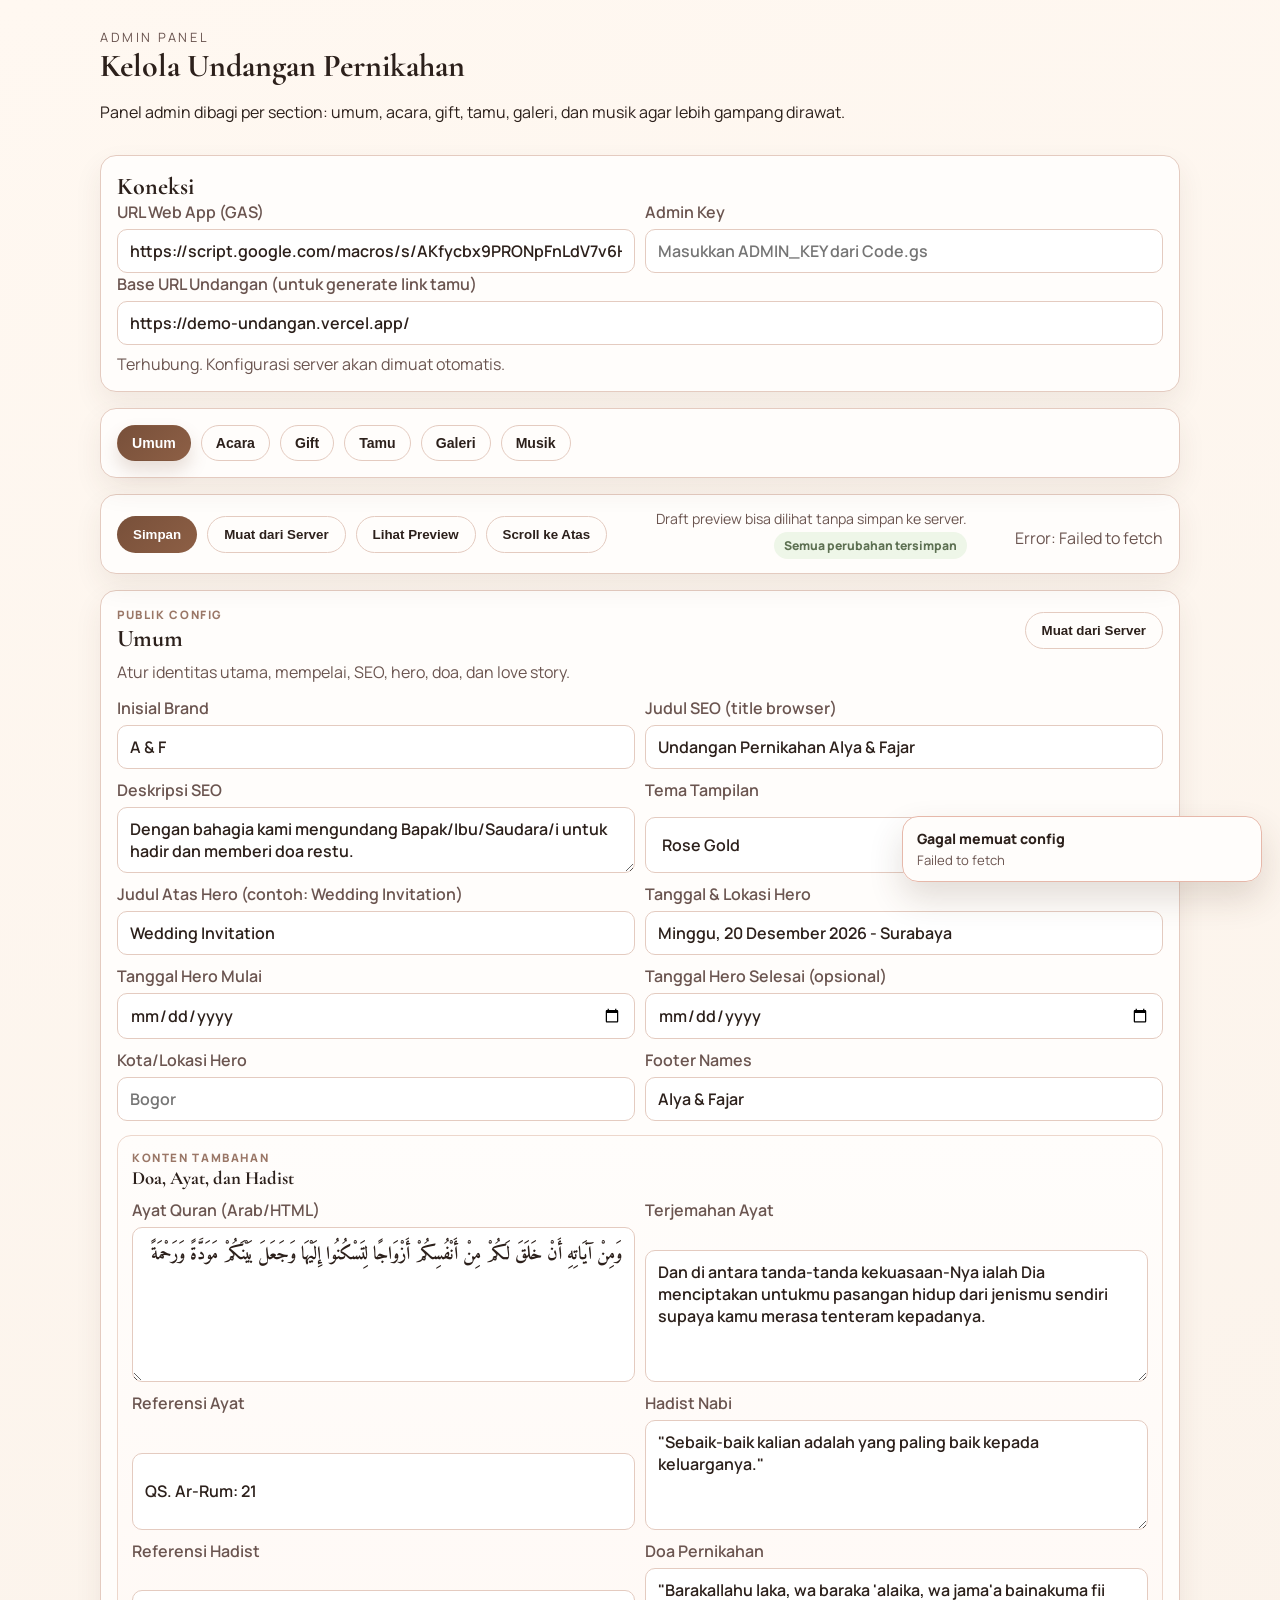
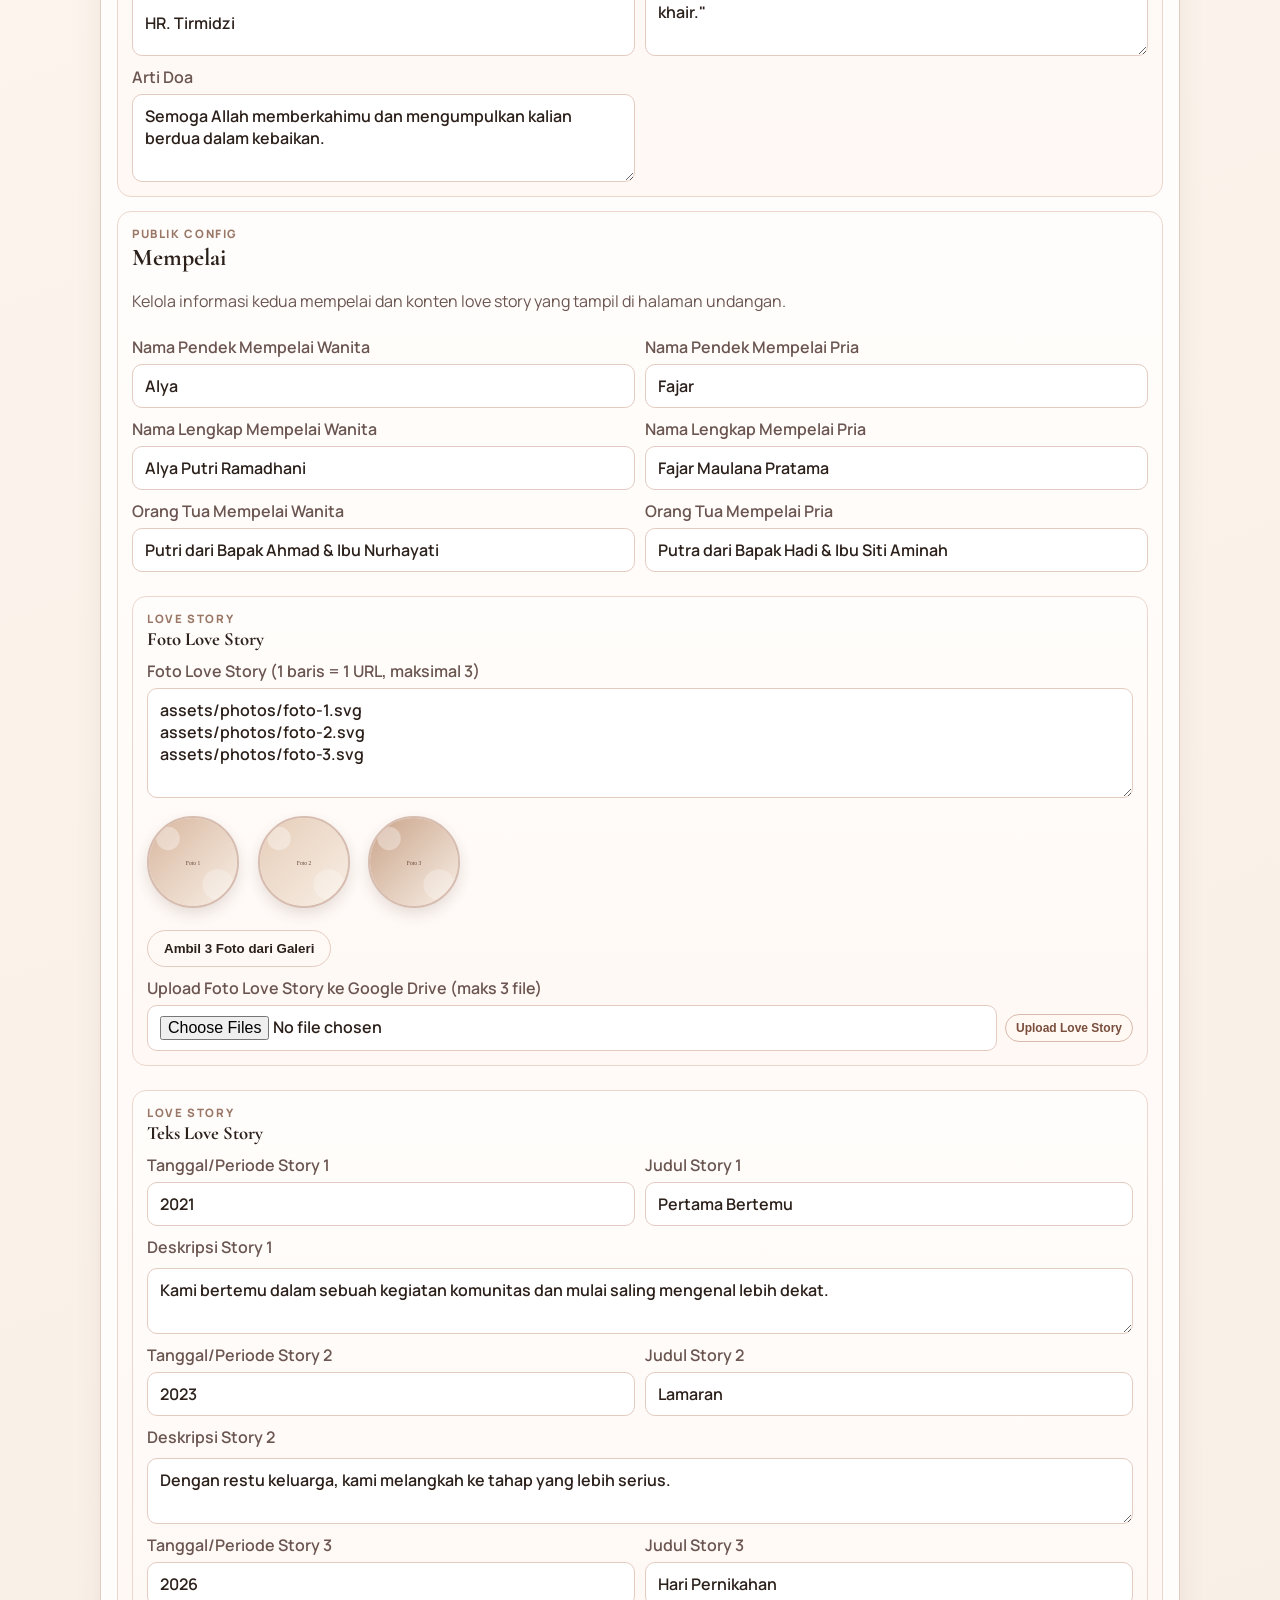
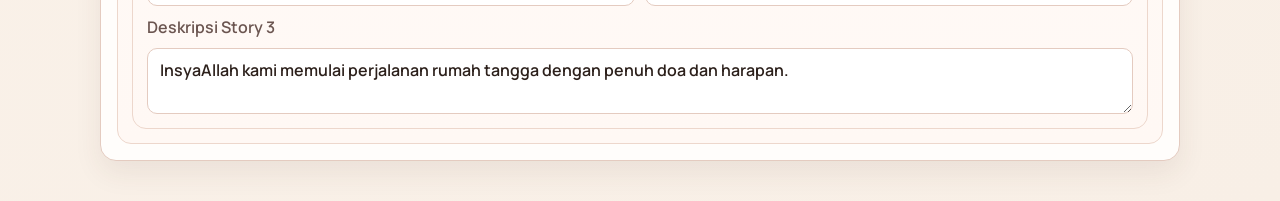
==== frontend/admin.html @ ff2b2b89 "first demo website commit" ====
<!doctype html>
<html lang="id">
<head>
  <meta charset="UTF-8" />
  <meta name="viewport" content="width=device-width, initial-scale=1.0" />
  <title>Admin Undangan</title>
  <link rel="preconnect" href="https://fonts.googleapis.com">
  <link rel="preconnect" href="https://fonts.gstatic.com" crossorigin>
  <link href="https://fonts.googleapis.com/css2?family=Amiri:wght@400;700&family=Cormorant+Garamond:wght@600;700&family=Manrope:wght@400;500;600;700&display=swap" rel="stylesheet">
  <link rel="stylesheet" href="admin.css" />
</head>
<body>
  <main class="container">
    <header>
      <p class="eyebrow">Admin Panel</p>
      <h1>Kelola Undangan Pernikahan</h1>
      <p>Panel admin dibagi per section: umum, acara, gift, tamu, galeri, dan musik agar lebih gampang dirawat.</p>
    </header>

    <section class="card">
      <h2>Koneksi</h2>
      <div class="grid two">
        <label>
          URL Web App (GAS)
          <input id="apiUrl" type="text" readonly />
        </label>
        <label>
          Admin Key
          <input id="adminKey" type="password" placeholder="Masukkan ADMIN_KEY dari Code.gs" />
        </label>
      </div>
      <label>
        Base URL Undangan (untuk generate link tamu)
        <input id="invitationBaseUrl" type="text" placeholder="https://username.github.io/nama-repo/" />
      </label>
      <p class="status" id="statusConn"></p>
    </section>

    <nav class="card admin-nav" aria-label="Navigasi admin">
      <button type="button" class="admin-tab is-active" data-target="identitasCard">Umum</button>
      <button type="button" class="admin-tab" data-target="acaraCard">Acara</button>
      <button type="button" class="admin-tab" data-target="giftCard">Gift</button>
      <button type="button" class="admin-tab" data-target="tamuRsvpCard">Tamu</button>
      <button type="button" class="admin-tab" data-target="galeriCard">Galeri</button>
      <button type="button" class="admin-tab" data-target="musikCard">Musik</button>
    </nav>

    <section class="card admin-action-bar" aria-label="Aksi cepat admin">
      <div class="admin-action-group">
        <button id="btnActionSave" class="btn" type="button">Simpan</button>
        <button id="btnActionLoad" class="btn btn-ghost" type="button">Muat dari Server</button>
        <button id="btnPreviewToggle" class="btn btn-ghost" type="button">Lihat Preview</button>
        <button id="btnScrollTop" class="btn btn-ghost" type="button">Scroll ke Atas</button>
      </div>
      <div class="admin-action-meta">
        <p class="admin-action-note">Draft preview bisa dilihat tanpa simpan ke server.</p>
        <p class="admin-dirty-state is-clean" id="dirtyState">Semua perubahan tersimpan</p>
      </div>
      <p class="status" id="statusConfig"></p>
    </section>

    <section id="draftRestoreBanner" class="card draft-restore-banner" hidden>
      <div>
        <p class="section-label">Draft Lokal</p>
        <p class="draft-restore-text" id="draftRestoreText">Ada draft lokal yang belum disimpan.</p>
      </div>
      <div class="admin-action-group">
        <button id="btnRestoreDraft" class="btn" type="button">Pulihkan Draft</button>
        <button id="btnDiscardDraft" class="btn btn-ghost" type="button">Buang Draft</button>
      </div>
    </section>

    <section id="previewPanel" class="card admin-preview-panel" hidden>
      <div class="row-between">
        <div>
          <p class="section-label">Preview Mode</p>
          <h2>Preview Undangan</h2>
        </div>
        <button id="btnPreviewRefresh" class="btn btn-ghost" type="button">Refresh Preview</button>
      </div>
      <p class="section-copy">Preview membaca draft terbaru dari admin ini, jadi perubahan bisa dicek sebelum disimpan ke server.</p>
      <iframe id="previewFrame" class="admin-preview-frame" title="Preview undangan admin"></iframe>
    </section>

    <section class="card admin-panel-section is-active" id="identitasCard" data-section="identitasCard">
      <div class="row-between">
        <div>
          <p class="section-label">Publik Config</p>
          <h2>Umum</h2>
        </div>
        <button id="btnLoadConfig" class="btn btn-ghost" type="button">Muat dari Server</button>
      </div>
      <p class="section-copy">Atur identitas utama, mempelai, SEO, hero, doa, dan love story.</p>
      <div class="grid two">
        <label>Inisial Brand<input id="brandInitials" type="text" /></label>
        <label>Judul SEO (title browser)<input id="seoTitle" type="text" placeholder="Undangan Pernikahan Dina & Alfian" /></label>
        <label>Deskripsi SEO
          <textarea id="seoDescription" rows="2" placeholder="Undangan pernikahan digital dengan RSVP online."></textarea>
        </label>
        <label>
          Tema Tampilan
          <select id="themeName">
            <option value="botanical">Botanical Green</option>
            <option value="rose">Rose Gold</option>
            <option value="royal">Royal Navy</option>
            <option value="minimal">Minimal Light</option>
          </select>
        </label>
        <label>Judul Atas Hero (contoh: Wedding Invitation)<input id="heroOverline" type="text" /></label>
        <label>Tanggal & Lokasi Hero<input id="heroDatePlace" type="text" /></label>
        <label>Tanggal Hero Mulai<input id="heroDateStart" type="date" /></label>
        <label>Tanggal Hero Selesai (opsional)<input id="heroDateEnd" type="date" /></label>
        <label>Kota/Lokasi Hero<input id="heroDateCity" type="text" placeholder="Bogor" /></label>
        <label>Footer Names<input id="footerNames" type="text" /></label>
      </div>

      <div class="admin-subcard">
        <div class="section-head">
          <div>
            <p class="section-label">Konten Tambahan</p>
            <h3>Doa, Ayat, dan Hadist</h3>
          </div>
        </div>
        <div class="grid two">
          <label>Ayat Quran (Arab/HTML)
            <textarea id="quranVerseArabic" rows="4" placeholder="Teks Arab ayat"></textarea>
          </label>
          <label>Terjemahan Ayat
            <textarea id="quranVerseTranslation" rows="4" placeholder="Terjemahan ayat"></textarea>
          </label>
          <label>Referensi Ayat<input id="quranVerseReference" type="text" placeholder="QS. Ar-Rum: 21" /></label>
          <label>Hadist Nabi
            <textarea id="hadithText" rows="4" placeholder="Teks hadist tentang pernikahan"></textarea>
          </label>
          <label>Referensi Hadist<input id="hadithReference" type="text" placeholder="HR. Tirmidzi" /></label>
          <label>Doa Pernikahan
            <textarea id="marriageDoaText" rows="3" placeholder="Doa pernikahan"></textarea>
          </label>
          <label>Arti Doa
            <textarea id="marriageDoaReference" rows="3" placeholder="Arti atau penjelasan doa"></textarea>
          </label>
        </div>
      </div>
      <div class="admin-subcard">
        <div class="section-head">
          <div>
            <p class="section-label">Publik Config</p>
            <h2>Mempelai</h2>
          </div>
        </div>
        <p class="section-copy">Kelola informasi kedua mempelai dan konten love story yang tampil di halaman undangan.</p>
        <div class="grid two">
          <label>Nama Pendek Mempelai Wanita<input id="brideShortName" type="text" /></label>
          <label>Nama Pendek Mempelai Pria<input id="groomShortName" type="text" /></label>
          <label>Nama Lengkap Mempelai Wanita<input id="brideFullName" type="text" /></label>
          <label>Nama Lengkap Mempelai Pria<input id="groomFullName" type="text" /></label>
          <label>Orang Tua Mempelai Wanita<input id="brideParents" type="text" /></label>
          <label>Orang Tua Mempelai Pria<input id="groomParents" type="text" /></label>
        </div>

      <div class="admin-subcard">
        <div class="section-head">
          <div>
            <p class="section-label">Love Story</p>
            <h3>Foto Love Story</h3>
          </div>
        </div>
        <label>
          Foto Love Story (1 baris = 1 URL, maksimal 3)
          <textarea id="loveStoryPhotos" rows="4" placeholder="https://.../foto-love-story-1.jpg"></textarea>
        </label>
        <div id="loveStoryPreview" class="story-preview"></div>
        <div class="actions">
          <button id="btnLoveStoryFromGallery" class="btn btn-ghost" type="button">Ambil 3 Foto dari Galeri</button>
        </div>
        <div class="grid">
          <label>
            Upload Foto Love Story ke Google Drive (maks 3 file)
            <div class="field-row">
              <input id="loveStoryPhotoFiles" type="file" accept="image/*" multiple />
              <button id="btnUploadLoveStoryPhotos" class="btn-mini" type="button">Upload Love Story</button>
            </div>
          </label>
        </div>
      </div>

      <div class="admin-subcard">
        <div class="section-head">
          <div>
            <p class="section-label">Love Story</p>
            <h3>Teks Love Story</h3>
          </div>
        </div>
        <div class="grid two">
          <label>Tanggal/Periode Story 1<input id="storyDate1" type="text" placeholder="2021" /></label>
          <label>Judul Story 1<input id="storyTitle1" type="text" placeholder="Pertama Bertemu" /></label>
          <label class="grid span-full">
            Deskripsi Story 1
            <textarea id="storyDesc1" rows="2" placeholder="Ceritakan momen awal..."></textarea>
          </label>
          <label>Tanggal/Periode Story 2<input id="storyDate2" type="text" placeholder="2023" /></label>
          <label>Judul Story 2<input id="storyTitle2" type="text" placeholder="Lamaran" /></label>
          <label class="grid span-full">
            Deskripsi Story 2
            <textarea id="storyDesc2" rows="2" placeholder="Ceritakan momen kedua..."></textarea>
          </label>
          <label>Tanggal/Periode Story 3<input id="storyDate3" type="text" placeholder="2026" /></label>
          <label>Judul Story 3<input id="storyTitle3" type="text" placeholder="Hari Pernikahan" /></label>
          <label class="grid span-full">
            Deskripsi Story 3
            <textarea id="storyDesc3" rows="2" placeholder="Ceritakan momen ketiga..."></textarea>
          </label>
        </div>
      </div>
      </div>
    </section>

    <section class="card admin-panel-section" id="acaraCard" data-section="acaraCard" hidden>
      <div class="section-head">
        <div>
          <p class="section-label">Publik Config</p>
          <h2>Acara</h2>
        </div>
      </div>
      <p class="section-copy">Atur waktu utama, countdown, detail akad, dan resepsi.</p>
      <div class="grid two">
        <label>Tanggal & Jam Acara<input id="weddingDateTimeLocal" type="datetime-local" /></label>
        <label>Zona Waktu
          <select id="weddingTimeOffset">
            <option value="+07:00">WIB (+07:00)</option>
            <option value="+08:00">WITA (+08:00)</option>
            <option value="+09:00">WIT (+09:00)</option>
          </select>
        </label>
        <label>Format ISO (otomatis)
          <input id="weddingDateISO" type="text" readonly />
        </label>
        <label>Target Countdown (Hari Pertama Acara)
          <input id="eventStartDateTimeLocal" type="datetime-local" />
        </label>
        <label>Zona Waktu Countdown
          <select id="eventStartOffset">
            <option value="+07:00">WIB (+07:00)</option>
            <option value="+08:00">WITA (+08:00)</option>
            <option value="+09:00">WIT (+09:00)</option>
          </select>
        </label>
        <label>Event Start ISO (otomatis)
          <input id="eventStartISO" type="text" readonly />
        </label>
      </div>

      <div class="admin-subcard">
        <h3>Akad</h3>
        <div class="grid two">
          <label>Tanggal Akad<input id="akadDate" type="text" /></label>
          <label>Waktu Akad<input id="akadTime" type="text" /></label>
          <label>Tempat Akad<input id="akadVenue" type="text" /></label>
          <label>Link Maps Akad<input id="akadMapUrl" type="text" /></label>
        </div>
      </div>

      <div class="admin-subcard">
        <h3>Resepsi</h3>
        <div class="grid two">
          <label>Tanggal Resepsi<input id="resepsiDate" type="text" /></label>
          <label>Waktu Resepsi<input id="resepsiTime" type="text" /></label>
          <label>Tempat Resepsi<input id="resepsiVenue" type="text" /></label>
          <label>Link Maps Resepsi<input id="resepsiMapUrl" type="text" /></label>
        </div>
      </div>
    </section>

    <section class="card admin-panel-section" id="galeriCard" data-section="galeriCard" hidden>
      <div class="section-head">
        <div>
          <p class="section-label">Publik Config</p>
          <h2>Galeri</h2>
        </div>
      </div>
      <p class="section-copy">Kelola hero photo, galeri utama, fokus foto, dan penghapusan aset gambar.</p>
      <label>
        Foto Galeri (1 baris = 1 URL/path)
        <textarea id="galleryPhotos" rows="7" placeholder="assets/photos/foto-1.jpg"></textarea>
      </label>
      <div class="actions">
        <button id="btnGenerateHeroDate" class="btn btn-ghost" type="button">Generate Tanggal Hero</button>
      </div>
      <div class="admin-subcard">
        <div class="section-head">
          <div>
            <p class="section-label">Hero</p>
            <h3>Foto Hero</h3>
          </div>
        </div>
        <div class="grid two">
          <label>
            Foto Background Hero (URL/path)
            <div class="field-row">
              <input id="heroBackgroundPhoto" type="text" placeholder="https://.../foto-hero.jpg" />
              <button id="btnHeroFromGallery" class="btn-mini" type="button">Ambil dari Galeri</button>
            </div>
          </label>
          <label>
            Upload Foto Hero ke Google Drive
            <div class="field-row">
              <input id="heroPhotoFile" type="file" accept="image/*" />
              <button id="btnUploadHeroPhoto" class="btn-mini" type="button">Upload Hero</button>
            </div>
          </label>
        </div>
      </div>
      <div class="admin-subcard">
        <h3>Pengaturan Galeri</h3>
        <div class="grid two">
          <label>
            Mode Galeri
            <select id="galleryMode">
              <option value="grid">Grid</option>
              <option value="carousel">Carousel Otomatis</option>
            </select>
          </label>
          <label>
            Maksimal Foto Ditampilkan (0 = semua)
            <input id="galleryMaxItems" type="number" min="0" step="1" placeholder="0" />
          </label>
          <label>
            Interval Carousel (detik)
            <input id="galleryAutoplaySec" type="number" min="1" step="0.5" placeholder="3.5" />
          </label>
          <label>
            Gaya Galeri
            <select id="galleryStyle">
              <option value="elegant">Elegant</option>
              <option value="soft">Soft</option>
              <option value="polaroid">Polaroid</option>
              <option value="clean">Clean</option>
            </select>
          </label>
        </div>
      </div>
      <div class="admin-subcard">
        <div class="row-between">
          <h3>Preview Galeri</h3>
          <label class="inline-check">
            <input id="deleteFromDrive" type="checkbox" />
            Hapus juga di Google Drive
          </label>
        </div>
        <div class="actions">
          <button id="btnApplyGallerySelection" class="btn btn-ghost" type="button">Gunakan Hanya Foto Terpilih</button>
        </div>
        <div id="galleryPreview" class="gallery-preview"></div>
      </div>
      <div class="admin-subcard">
        <div class="grid">
          <label>
            Upload Foto ke Google Drive
            <input id="photoFiles" type="file" accept="image/*" multiple />
          </label>
        </div>
        <label>
          Hapus Foto (tempel URL, 1 baris 1 URL)
          <textarea id="deletePhotoUrls" rows="4" placeholder="https://drive.google.com/uc?export=view&id=..."></textarea>
        </label>
        <div class="actions">
          <button id="btnUploadPhotos" class="btn btn-ghost" type="button">Upload Foto</button>
          <button id="btnDeletePhotos" class="btn btn-ghost" type="button">Hapus Foto (Drive + Galeri)</button>
        </div>
      </div>
      <p class="status" id="statusGallery"></p>
      <p class="hint-text">Tip: upload foto lewat tombol <b>Upload Foto</b>. Jika Hero/Love Story kosong, sistem akan isi otomatis dari hasil upload terbaru.</p>
    </section>

    <section class="card admin-panel-section" id="musikCard" data-section="musikCard" hidden>
      <div class="section-head">
        <div>
          <p class="section-label">Publik Config</p>
          <h2>Musik</h2>
        </div>
      </div>
      <p class="section-copy">Atur playlist, titik mulai lagu, loop reff, dan upload audio.</p>
      <div class="grid two">
        <label>
          URL Musik Aktif (otomatis dari playlist / manual)
          <input id="backgroundMusicUrl" type="text" placeholder="https://.../music.mp3" />
        </label>
        <label>
          Upload Musik ke Google Drive
          <input id="musicFile" type="file" accept="audio/*" />
        </label>
        <label>
          Mode Playlist
          <select id="musicPlaybackMode">
            <option value="ordered">Urutan</option>
            <option value="shuffle">Acak</option>
          </select>
        </label>
        <label>
          Mulai Musik Dari Detik
          <input id="musicStartSec" type="number" min="0" step="0.1" placeholder="contoh: 45" />
        </label>
        <label>
          Loop Reff (Detik Mulai - Detik Selesai)
          <div class="grid two">
            <input id="musicLoopStartSec" type="number" min="0" step="0.1" placeholder="mulai: 60" />
            <input id="musicLoopEndSec" type="number" min="0" step="0.1" placeholder="selesai: 85" />
          </div>
        </label>
      </div>
      <div class="row-between">
        <h3>Playlist Musik</h3>
        <button id="btnLoadMusicLibrary" class="btn btn-ghost" type="button">Muat Musik Drive</button>
      </div>
      <p class="hint-text">Centang lagu yang ingin diputar. Urutan kartu dipakai untuk mode urutan, atau dipilih acak jika mode playlist diset ke acak.</p>
      <div id="musicLibraryEditor" class="music-library-list"></div>
      <div class="actions">
        <button id="btnUploadMusic" class="btn btn-ghost" type="button">Upload Musik</button>
      </div>
      <p class="status" id="statusMusic"></p>
    </section>

    <section class="card admin-panel-section" id="giftCard" data-section="giftCard" hidden>
      <div class="section-head">
        <div>
          <p class="section-label">Publik Config</p>
          <h2>Gift</h2>
        </div>
      </div>
      <p class="section-copy">Kelola section wedding gift, rekening bank, dan e-wallet yang tampil di undangan.</p>
      <div class="grid two">
        <label class="inline-check">
          <input id="giftEnabled" type="checkbox" />
          Aktifkan Section Gift
        </label>
        <label>Judul Section Gift<input id="giftSectionTitle" type="text" placeholder="Wedding Gift" /></label>
        <label>Subjudul Section Gift
          <textarea id="giftSectionSubtitle" rows="2" placeholder="Doa restu Anda adalah hadiah terindah."></textarea>
        </label>
      </div>
      <div class="actions">
        <button id="btnAddGiftBank" class="btn btn-ghost" type="button">Tambah Bank</button>
        <button id="btnAddGiftEwallet" class="btn btn-ghost" type="button">Tambah E-Wallet</button>
        <button id="btnSaveConfig" class="btn" type="button">Simpan Konfigurasi</button>
      </div>
      <div id="giftAccountsEditor" class="gift-editor-list"></div>
      <p class="status" id="statusGift"></p>
    </section>

    <section class="card admin-panel-section" id="tamuRsvpCard" data-section="tamuRsvpCard" hidden>
      <div class="section-head">
        <div>
          <p class="section-label">Admin Data</p>
          <h2>Tamu</h2>
        </div>
      </div>
      <p class="section-copy">Kelola import tamu, link undangan, filter status, serta data RSVP dan ucapan masuk.</p>
      <div class="admin-subcard">
        <div class="section-head">
          <div>
            <p class="section-label">Daftar Tamu</p>
            <h3>Import dan Kelola Tamu</h3>
          </div>
        </div>
        <label>
          Daftar Tamu (format: Nama|Group|Telepon|Tipe, 1 baris 1 tamu)
          <textarea id="guestInput" rows="8" placeholder="Bapak Andi|Keluarga|62812xxxx|personal\nTeman-teman SD 01 Ciangsana|Sekolah||group"></textarea>
        </label>
        <label>
          Cari Tamu
          <input id="guestSearch" type="text" placeholder="Ketik nama tamu..." />
        </label>
        <div class="grid three">
          <label>
            Filter Group
            <select id="guestGroupFilter">
              <option value="all">Semua Group</option>
            </select>
          </label>
          <label>
            Filter Status
            <select id="guestStatusFilter">
              <option value="all">Semua Status</option>
              <option value="active">Active</option>
              <option value="vip">VIP</option>
              <option value="disabled">Disabled</option>
            </select>
          </label>
          <label>
            Data per Halaman
            <select id="guestPageSize">
              <option value="10">10</option>
              <option value="20" selected>20</option>
              <option value="50">50</option>
            </select>
          </label>
        </div>
        <div class="actions">
          <button id="btnImportGuests" class="btn" type="button">Import Nama Tamu</button>
          <button id="btnLoadGuests" class="btn btn-ghost" type="button">Muat Semua Tamu</button>
          <button id="btnExportGuestsCsv" class="btn btn-ghost" type="button">Export CSV</button>
        </div>
        <p class="status" id="statusGuests"></p>
        <div class="guest-table-wrap">
          <table class="guest-table">
            <thead>
              <tr>
                <th>Kode</th>
                <th>Nama</th>
                <th>Group</th>
                <th>Tipe</th>
                <th>Status</th>
                <th>Telepon</th>
                <th>Link</th>
                <th>Aksi</th>
              </tr>
            </thead>
            <tbody id="guestTableBody"></tbody>
          </table>
        </div>
        <div class="pager-row">
          <button id="btnGuestPrev" class="btn btn-ghost" type="button">Sebelumnya</button>
          <p id="guestPageInfo">Halaman 1 / 1</p>
          <button id="btnGuestNext" class="btn btn-ghost" type="button">Berikutnya</button>
        </div>
        <label>
          Hasil Link Undangan Tamu
          <textarea id="guestLinks" rows="8" readonly></textarea>
        </label>
      </div>

      <div class="admin-subcard">
        <div class="section-head">
          <div>
            <p class="section-label">RSVP</p>
            <h3>RSVP & Ucapan Masuk</h3>
          </div>
        </div>
        <div class="actions">
          <button id="btnLoadRsvps" class="btn" type="button">Muat RSVP</button>
        </div>
        <p class="status" id="statusRsvps"></p>
        <div class="grid two">
          <label>
            Cari RSVP / Ucapan
            <input id="rsvpSearch" type="text" placeholder="Ketik nama atau isi ucapan..." />
          </label>
          <label>
            Filter Kehadiran
            <select id="rsvpKehadiranFilter">
              <option value="all">Semua</option>
              <option value="Hadir">Hadir</option>
              <option value="Tidak Hadir">Tidak Hadir</option>
            </select>
          </label>
        </div>
        <div class="grid two">
          <label>
            Data per Halaman
            <select id="rsvpPageSize">
              <option value="10">10</option>
              <option value="20" selected>20</option>
              <option value="50">50</option>
            </select>
          </label>
        </div>
        <div class="guest-table-wrap">
          <table class="guest-table">
            <thead>
              <tr>
                <th>Waktu</th>
                <th>Kode</th>
                <th>Mode</th>
                <th>Nama</th>
                <th>Jumlah</th>
                <th>Kehadiran</th>
                <th>Ucapan</th>
                <th>Aksi</th>
              </tr>
            </thead>
            <tbody id="rsvpTableBody"></tbody>
          </table>
        </div>
        <div class="pager-row">
          <button id="btnRsvpPrev" class="btn btn-ghost" type="button">Sebelumnya</button>
          <p id="rsvpPageInfo">Halaman 1 / 1</p>
          <button id="btnRsvpNext" class="btn btn-ghost" type="button">Berikutnya</button>
        </div>
      </div>
    </section>
  </main>

  <div id="toastRoot" class="toast-root" aria-live="polite" aria-atomic="true"></div>

  <script src="config.js"></script>
  <script src="js/admin/api.js"></script>
  <script src="js/admin/ui.js"></script>
  <script src="js/admin/navigation.js"></script>
  <script src="js/admin/guest.js"></script>
  <script src="js/admin/rsvp.js"></script>
  <script src="admin.js"></script>
</body>
</html>
---- frontend/admin.css ----
/* ==========================================================================
   Admin Design Tokens
   ========================================================================== */
:root {
  --bg: #f8efe6;
  --card: #fffdfb;
  --ink: #2c201b;
  --muted: #6b5550;
  --line: #e4cbc0;
  --accent: #8d5f45;
  --accent-strong: #78503a;
  --accent-soft: #fff8f3;
  --surface-soft: #fff8f4;
  --shadow-card: 0 12px 28px rgba(76, 48, 34, 0.08);
}

/* ==========================================================================
   Base
   ========================================================================== */
* {
  box-sizing: border-box;
}

html {
  scroll-behavior: smooth;
}

body {
  margin: 0;
  font-family: "Manrope", sans-serif;
  color: var(--ink);
  background: linear-gradient(160deg, #fff8f1, var(--bg));
}

header h1,
h2,
h3 {
  margin: 0;
  font-family: "Cormorant Garamond", serif;
}

/* ==========================================================================
   Layout
   ========================================================================== */
.container {
  width: min(1080px, 94vw);
  margin: 28px auto 40px;
  display: grid;
  gap: 16px;
}

.grid {
  display: grid;
  gap: 10px;
}

.grid.two {
  grid-template-columns: repeat(2, minmax(0, 1fr));
}

.grid.three {
  grid-template-columns: repeat(3, minmax(0, 1fr));
}

.span-full {
  grid-column: 1 / -1;
}

.row-between {
  display: flex;
  align-items: center;
  justify-content: space-between;
  gap: 12px;
}

.field-row {
  display: grid;
  grid-template-columns: 1fr auto;
  gap: 8px;
  align-items: center;
}

/* ==========================================================================
   Cards & Sections
   ========================================================================== */
.card {
  border: 1px solid var(--line);
  border-radius: 16px;
  background: var(--card);
  padding: 16px;
  box-shadow: var(--shadow-card);
}

.admin-subcard {
  margin-top: 14px;
  padding: 14px;
  border-radius: 14px;
  border: 1px solid #edd7cc;
  background: linear-gradient(180deg, var(--card), var(--surface-soft));
  display: grid;
  gap: 10px;
}

.admin-panel-section[hidden],
.admin-preview-panel[hidden] {
  display: none;
}

.admin-panel-section.is-active {
  animation: section-fade-in 0.22s ease;
}

.section-head {
  display: flex;
  align-items: center;
  justify-content: space-between;
  gap: 12px;
}

.section-label,
.eyebrow {
  margin: 0;
  text-transform: uppercase;
  color: var(--muted);
}

.eyebrow {
  letter-spacing: 0.2em;
  font-size: 0.8rem;
}

.section-label {
  margin-bottom: 2px;
  letter-spacing: 0.14em;
  font-size: 0.72rem;
  color: #9a7767;
  font-weight: 800;
}

.section-copy {
  margin: 8px 0 14px;
  color: var(--muted);
  max-width: 72ch;
}

.hint-text {
  margin: 2px 0 10px;
  font-size: 0.82rem;
  color: #7b655d;
}

@keyframes section-fade-in {
  from {
    opacity: 0;
    transform: translateY(6px);
  }

  to {
    opacity: 1;
    transform: translateY(0);
  }
}

/* ==========================================================================
   Navigation & Sticky Actions
   ========================================================================== */
.admin-nav {
  display: flex;
  flex-wrap: wrap;
  gap: 10px;
  position: sticky;
  top: 12px;
  z-index: 5;
  backdrop-filter: blur(10px);
}

.admin-tab {
  color: var(--ink);
  border: 1px solid var(--line);
  background: rgba(255, 253, 251, 0.92);
  padding: 9px 14px;
  border-radius: 999px;
  font-weight: 700;
  font-size: 0.88rem;
  cursor: pointer;
}

.admin-tab.is-active {
  background: linear-gradient(135deg, var(--accent-strong), var(--accent));
  color: #fff;
  border-color: transparent;
  box-shadow: 0 10px 18px rgba(120, 80, 58, 0.18);
}

.admin-action-bar {
  position: sticky;
  top: 86px;
  z-index: 4;
  display: flex;
  align-items: center;
  justify-content: space-between;
  gap: 16px;
  padding-block: 14px;
}

.admin-action-group {
  display: flex;
  flex-wrap: wrap;
  gap: 10px;
}

.admin-action-note {
  margin: 0;
  color: var(--muted);
  font-size: 0.88rem;
}

.admin-action-meta {
  display: grid;
  gap: 4px;
  justify-items: end;
}

.admin-dirty-state {
  margin: 0;
  width: max-content;
  border-radius: 999px;
  padding: 5px 10px;
  font-size: 0.76rem;
  font-weight: 800;
}

.admin-dirty-state.is-clean {
  color: #5d7052;
  background: #eef6e8;
}

.admin-dirty-state.is-dirty {
  color: #8a5836;
  background: #fff0df;
}

.draft-restore-banner {
  display: flex;
  align-items: center;
  justify-content: space-between;
  gap: 16px;
  border-color: #e0ba89;
  background: linear-gradient(135deg, #fff8ed, #fffdfb);
}

.draft-restore-banner[hidden] {
  display: none;
}

.draft-restore-text {
  margin: 4px 0 0;
  color: var(--muted);
}

/* ==========================================================================
   Forms
   ========================================================================== */
label {
  display: grid;
  gap: 6px;
  font-weight: 600;
  color: var(--muted);
}

input,
select,
textarea,
.guest-name-input,
.guest-inline-input {
  width: 100%;
  border: 1px solid var(--line);
  border-radius: 10px;
  padding: 10px 12px;
  font: inherit;
  color: var(--ink);
  background: #fff;
}

input:focus,
select:focus,
textarea:focus,
.guest-name-input:focus,
.guest-inline-input:focus {
  outline: 2px solid #edd3c4;
  border-color: #d6a98f;
}

.guest-name-input {
  min-width: 160px;
  border-radius: 8px;
  padding: 7px 9px;
}

.guest-inline-input {
  min-width: 130px;
  border-radius: 8px;
  padding: 7px 9px;
}

.inline-check {
  display: inline-flex;
  align-items: center;
  gap: 8px;
  font-weight: 600;
}

.inline-check input {
  width: auto;
}

#quranVerseArabic {
  font-family: "Amiri", serif;
  font-size: 1.15rem;
  direction: rtl;
  text-align: right;
  line-height: 1.8;
}

/* ==========================================================================
   Buttons & Status
   ========================================================================== */
.actions {
  margin-top: 12px;
  display: flex;
  gap: 10px;
  flex-wrap: wrap;
}

.btn,
.btn-mini {
  cursor: pointer;
  font-weight: 700;
}

.btn {
  border: none;
  border-radius: 999px;
  padding: 10px 16px;
  background: linear-gradient(135deg, var(--accent-strong), var(--accent));
  color: #fff;
}

.btn-ghost {
  background: transparent;
  color: var(--ink);
  border: 1px solid var(--line);
}

.btn-mini {
  border: 1px solid #d8b9ac;
  border-radius: 999px;
  padding: 6px 10px;
  background: var(--accent-soft);
  color: #7a4e3c;
  font-size: 0.75rem;
  white-space: nowrap;
}

.status {
  min-height: 1.4rem;
  margin: 8px 0 0;
  color: var(--muted);
}

.toast-root {
  position: fixed;
  right: 18px;
  bottom: 18px;
  z-index: 20;
  display: grid;
  gap: 10px;
  width: min(360px, calc(100vw - 36px));
  pointer-events: none;
}

.admin-toast {
  border: 1px solid rgba(228, 203, 192, 0.92);
  border-radius: 16px;
  padding: 12px 14px;
  color: var(--ink);
  background: rgba(255, 253, 251, 0.96);
  box-shadow: 0 16px 34px rgba(76, 48, 34, 0.16);
  backdrop-filter: blur(10px);
  animation: toast-in 0.2s ease;
}

.admin-toast.is-success {
  border-color: #cddfbf;
}

.admin-toast.is-error {
  border-color: #e6b8aa;
}

.admin-toast.is-info {
  border-color: #dec9af;
}

.admin-toast-title {
  margin: 0;
  font-weight: 800;
  font-size: 0.88rem;
}

.admin-toast-message {
  margin: 3px 0 0;
  color: var(--muted);
  font-size: 0.82rem;
}

@keyframes toast-in {
  from {
    opacity: 0;
    transform: translateY(8px);
  }

  to {
    opacity: 1;
    transform: translateY(0);
  }
}

/* ==========================================================================
   Preview Surfaces
   ========================================================================== */
.admin-preview-frame {
  width: 100%;
  min-height: 820px;
  border: 1px solid rgba(212, 190, 177, 0.8);
  border-radius: 22px;
  background: #fff;
  box-shadow: inset 0 1px 0 rgba(255, 255, 255, 0.72);
}

.preview-empty {
  margin: 0;
  color: var(--muted);
  font-size: 0.9rem;
}

/* ==========================================================================
   Gallery & Story Preview
   ========================================================================== */
.gallery-preview,
.story-preview {
  margin-top: 8px;
  display: grid;
  gap: 10px;
  align-items: start;
}

.gallery-preview {
  grid-template-columns: repeat(auto-fill, minmax(150px, 1fr));
}

.story-preview {
  grid-template-columns: repeat(auto-fill, minmax(90px, 1fr));
}

.gallery-item {
  border: 1px solid var(--line);
  border-radius: 12px;
  background: #fff;
  overflow: hidden;
}

.gallery-item img {
  width: 100%;
  aspect-ratio: 1 / 1;
  object-fit: cover;
  background: #f2e8e0;
  display: block;
}

.gallery-item-body {
  padding: 8px;
  display: grid;
  gap: 8px;
}

.gallery-item-actions {
  display: grid;
  grid-template-columns: repeat(3, minmax(0, 1fr));
  gap: 6px;
}

.gallery-item-url {
  margin: 0;
  color: var(--muted);
  font-size: 0.72rem;
  line-height: 1.35;
  word-break: break-all;
}

.gallery-item-select {
  display: inline-flex;
  align-items: center;
  gap: 8px;
  font-size: 0.78rem;
  color: #75554a;
  font-weight: 700;
}

.gallery-item-select input {
  width: auto;
}

.story-preview-item {
  width: 92px;
  height: 92px;
  border-radius: 50%;
  overflow: hidden;
  border: 2px solid #d7bcb0;
  background: #f6ebe2;
  box-shadow: 0 6px 14px rgba(76, 48, 34, 0.14);
}

.story-preview-item img {
  width: 100%;
  height: 100%;
  object-fit: cover;
  display: block;
}

/* ==========================================================================
   Music & Gift Editors
   ========================================================================== */
.gift-editor-list,
.music-library-list {
  margin-top: 10px;
  display: grid;
  gap: 10px;
}

.gift-account-editor-item,
.music-track-item {
  border: 1px solid var(--line);
  border-radius: 12px;
  background: #fff;
  display: grid;
}

.gift-account-editor-item {
  padding: 10px;
  gap: 8px;
}

.music-track-item {
  padding: 12px;
  gap: 10px;
}

.gift-account-editor-head,
.music-track-head {
  display: flex;
  align-items: center;
  justify-content: space-between;
  gap: 10px;
}

.gift-account-editor-title,
.music-track-title {
  margin: 0;
  font-weight: 700;
  color: #6f554b;
}

.gift-account-editor-title {
  font-size: 0.9rem;
}

.music-track-title {
  font-size: 0.92rem;
}

.music-track-meta {
  margin: 0;
  font-size: 0.76rem;
  color: var(--muted);
  word-break: break-all;
}

.music-track-controls {
  display: flex;
  gap: 8px;
  flex-wrap: wrap;
}

/* ==========================================================================
   Guest & RSVP Tables
   ========================================================================== */
.guest-table-wrap {
  overflow-x: auto;
  border: 1px solid var(--line);
  border-radius: 12px;
  background: #fff;
}

.guest-table {
  width: 100%;
  border-collapse: collapse;
  min-width: 980px;
}

.guest-table th,
.guest-table td {
  padding: 10px;
  border-bottom: 1px solid #f0dfd6;
  text-align: left;
  vertical-align: top;
}

.guest-table th {
  font-size: 0.8rem;
  letter-spacing: 0.04em;
  text-transform: uppercase;
  color: var(--muted);
  background: #fdf4ee;
}

.guest-table tr:last-child td {
  border-bottom: none;
}

.guest-link-mini {
  color: #7a4e3c;
  font-size: 0.78rem;
  word-break: break-all;
}

.guest-actions {
  display: flex;
  gap: 6px;
  flex-wrap: wrap;
}

.pager-row {
  margin-top: 10px;
  display: flex;
  align-items: center;
  justify-content: flex-end;
  gap: 8px;
}

#guestPageInfo {
  margin: 0;
  color: var(--muted);
  font-weight: 600;
  min-width: 130px;
  text-align: center;
}

/* ==========================================================================
   Responsive
   ========================================================================== */
@media (max-width: 840px) {
  .admin-nav {
    top: 8px;
  }

  .admin-action-bar {
    top: 76px;
    align-items: flex-start;
    flex-direction: column;
  }

  .admin-action-meta {
    justify-items: start;
  }

  .draft-restore-banner {
    align-items: flex-start;
    flex-direction: column;
  }

  .grid.two,
  .grid.three,
  .field-row,
  .gallery-item-actions {
    grid-template-columns: 1fr;
  }

  .pager-row {
    justify-content: stretch;
  }

  .admin-preview-frame {
    min-height: 680px;
  }
}
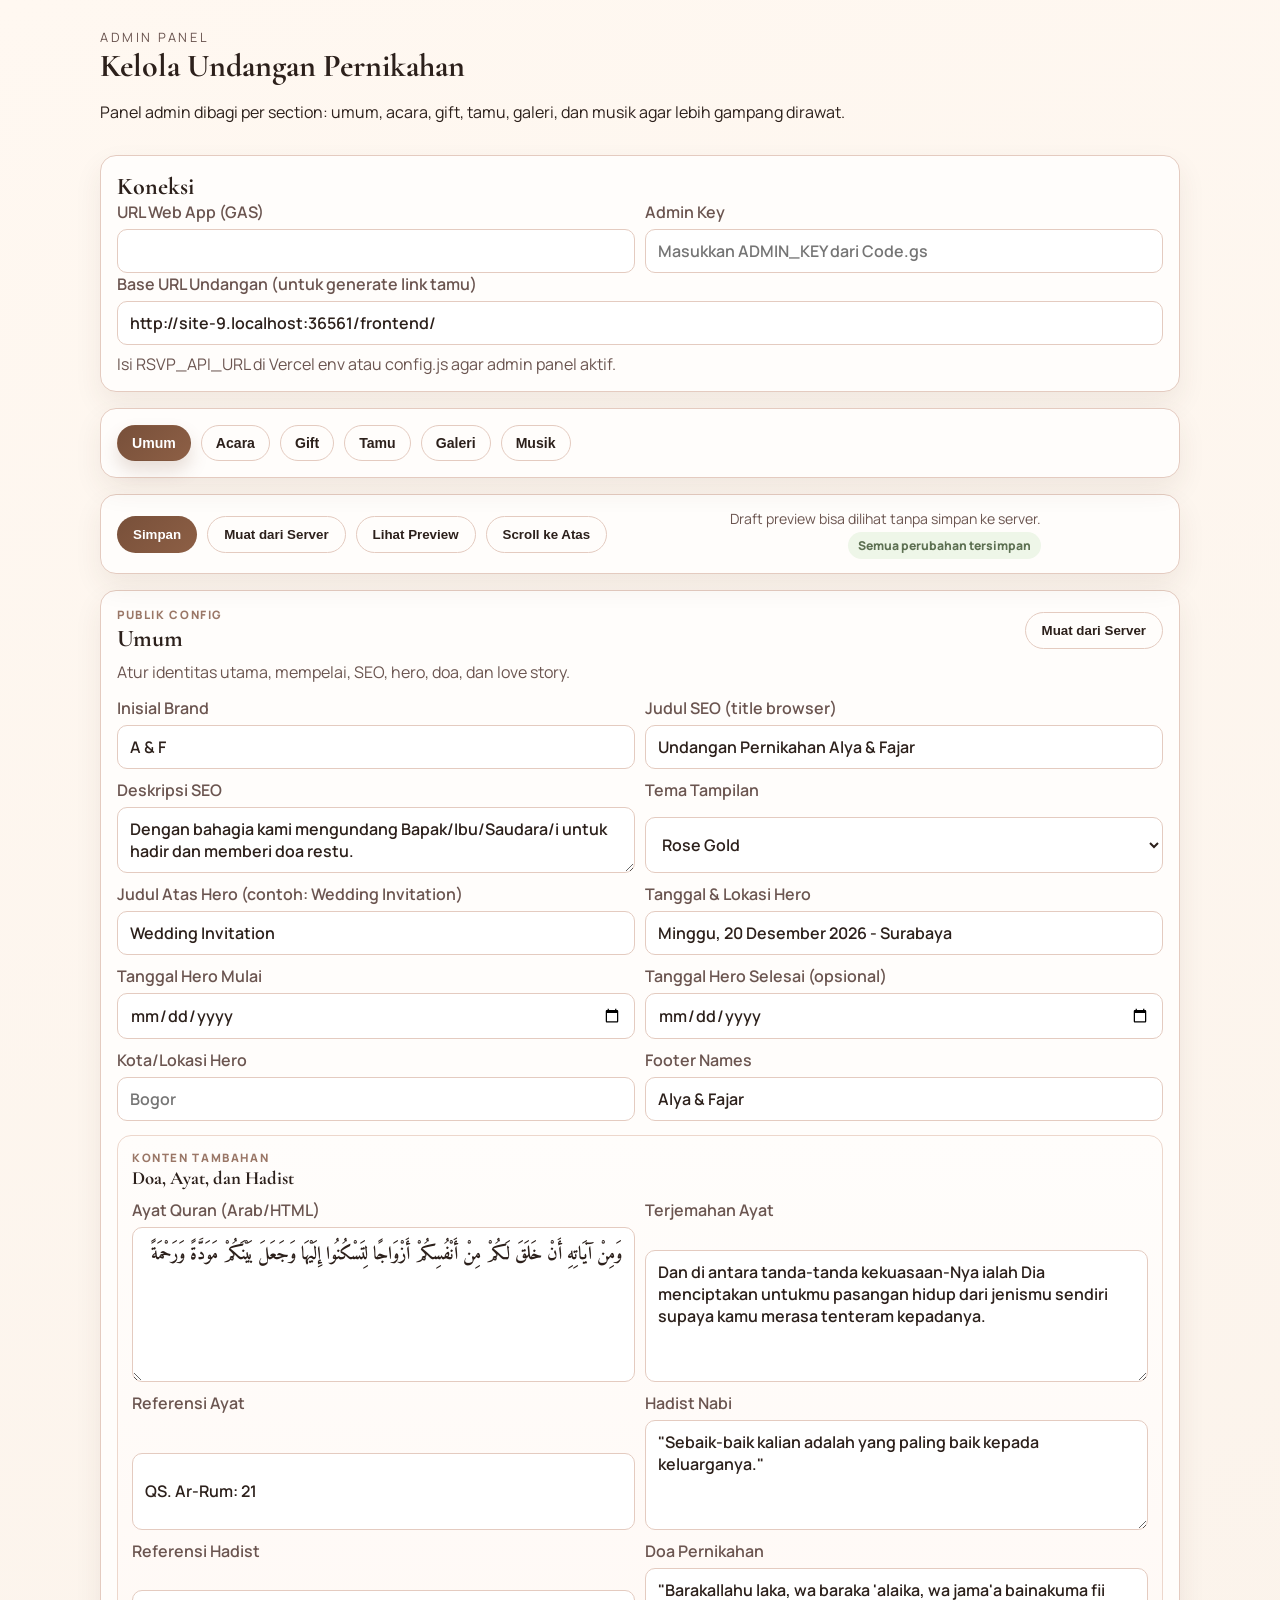
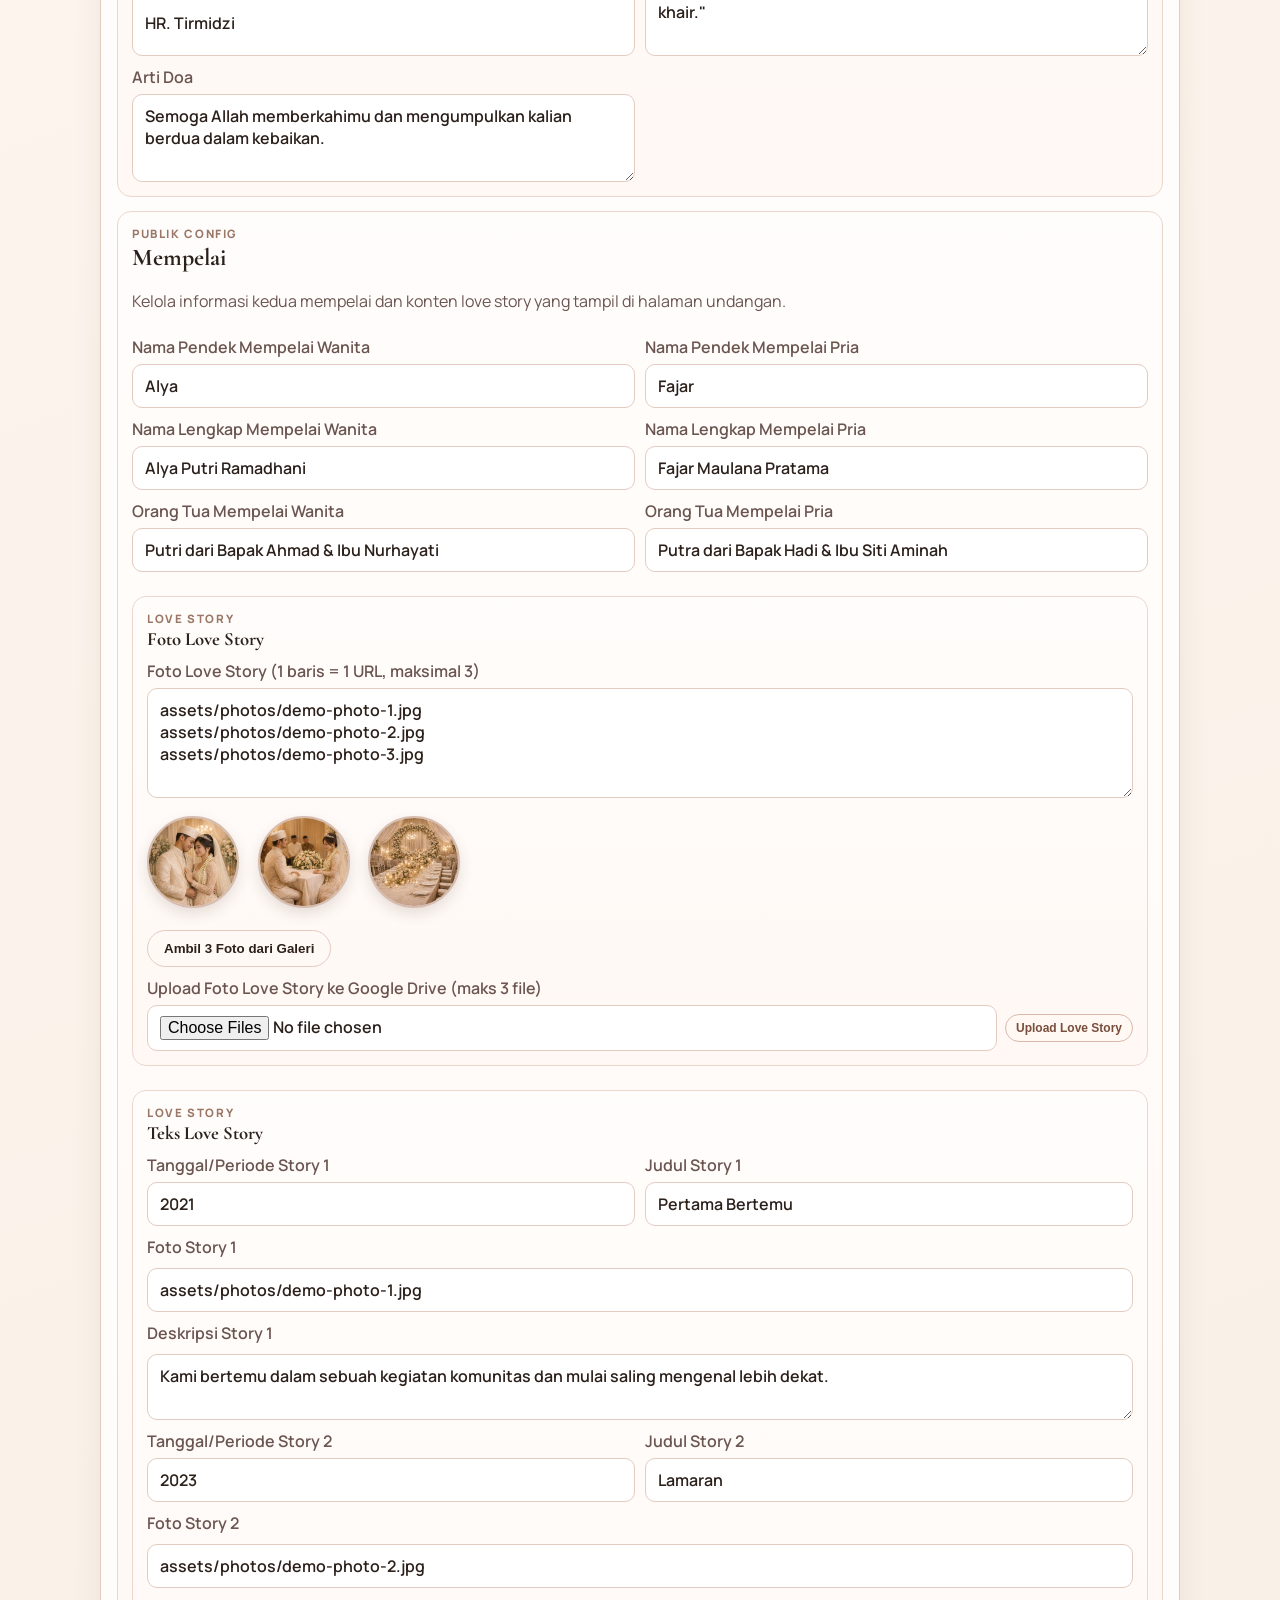
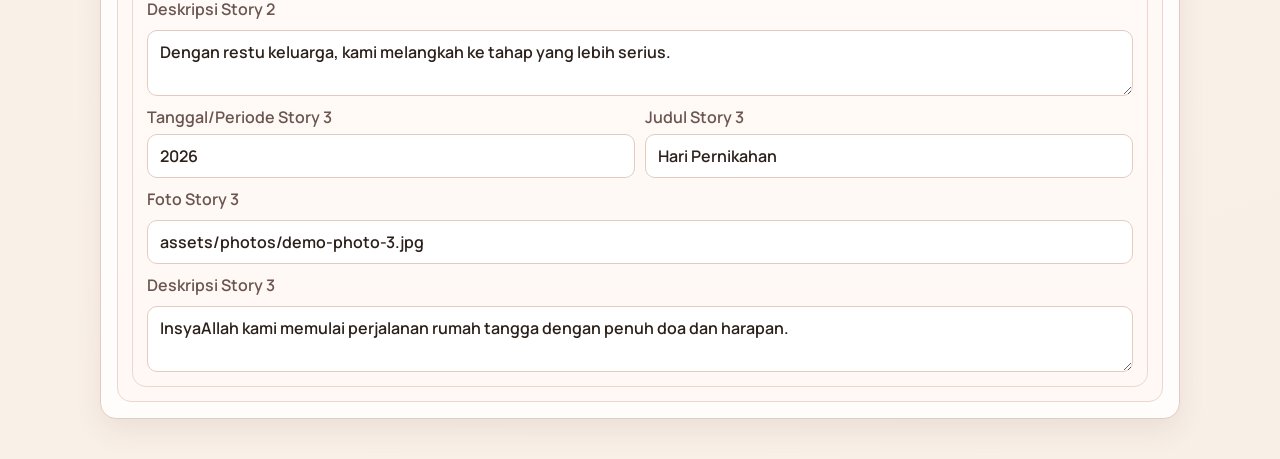
==== commit 2bfe1f61: "feat: assign photos to love story items" ====
--- a/frontend/admin.html
+++ b/frontend/admin.html
@@ -194,18 +194,21 @@
         <div class="grid two">
           <label>Tanggal/Periode Story 1<input id="storyDate1" type="text" placeholder="2021" /></label>
           <label>Judul Story 1<input id="storyTitle1" type="text" placeholder="Pertama Bertemu" /></label>
+          <label class="grid span-full">Foto Story 1<input id="storyPhoto1" type="url" placeholder="https://.../foto-story-1.jpg" /></label>
           <label class="grid span-full">
             Deskripsi Story 1
             <textarea id="storyDesc1" rows="2" placeholder="Ceritakan momen awal..."></textarea>
           </label>
           <label>Tanggal/Periode Story 2<input id="storyDate2" type="text" placeholder="2023" /></label>
           <label>Judul Story 2<input id="storyTitle2" type="text" placeholder="Lamaran" /></label>
+          <label class="grid span-full">Foto Story 2<input id="storyPhoto2" type="url" placeholder="https://.../foto-story-2.jpg" /></label>
           <label class="grid span-full">
             Deskripsi Story 2
             <textarea id="storyDesc2" rows="2" placeholder="Ceritakan momen kedua..."></textarea>
           </label>
           <label>Tanggal/Periode Story 3<input id="storyDate3" type="text" placeholder="2026" /></label>
           <label>Judul Story 3<input id="storyTitle3" type="text" placeholder="Hari Pernikahan" /></label>
+          <label class="grid span-full">Foto Story 3<input id="storyPhoto3" type="url" placeholder="https://.../foto-story-3.jpg" /></label>
           <label class="grid span-full">
             Deskripsi Story 3
             <textarea id="storyDesc3" rows="2" placeholder="Ceritakan momen ketiga..."></textarea>
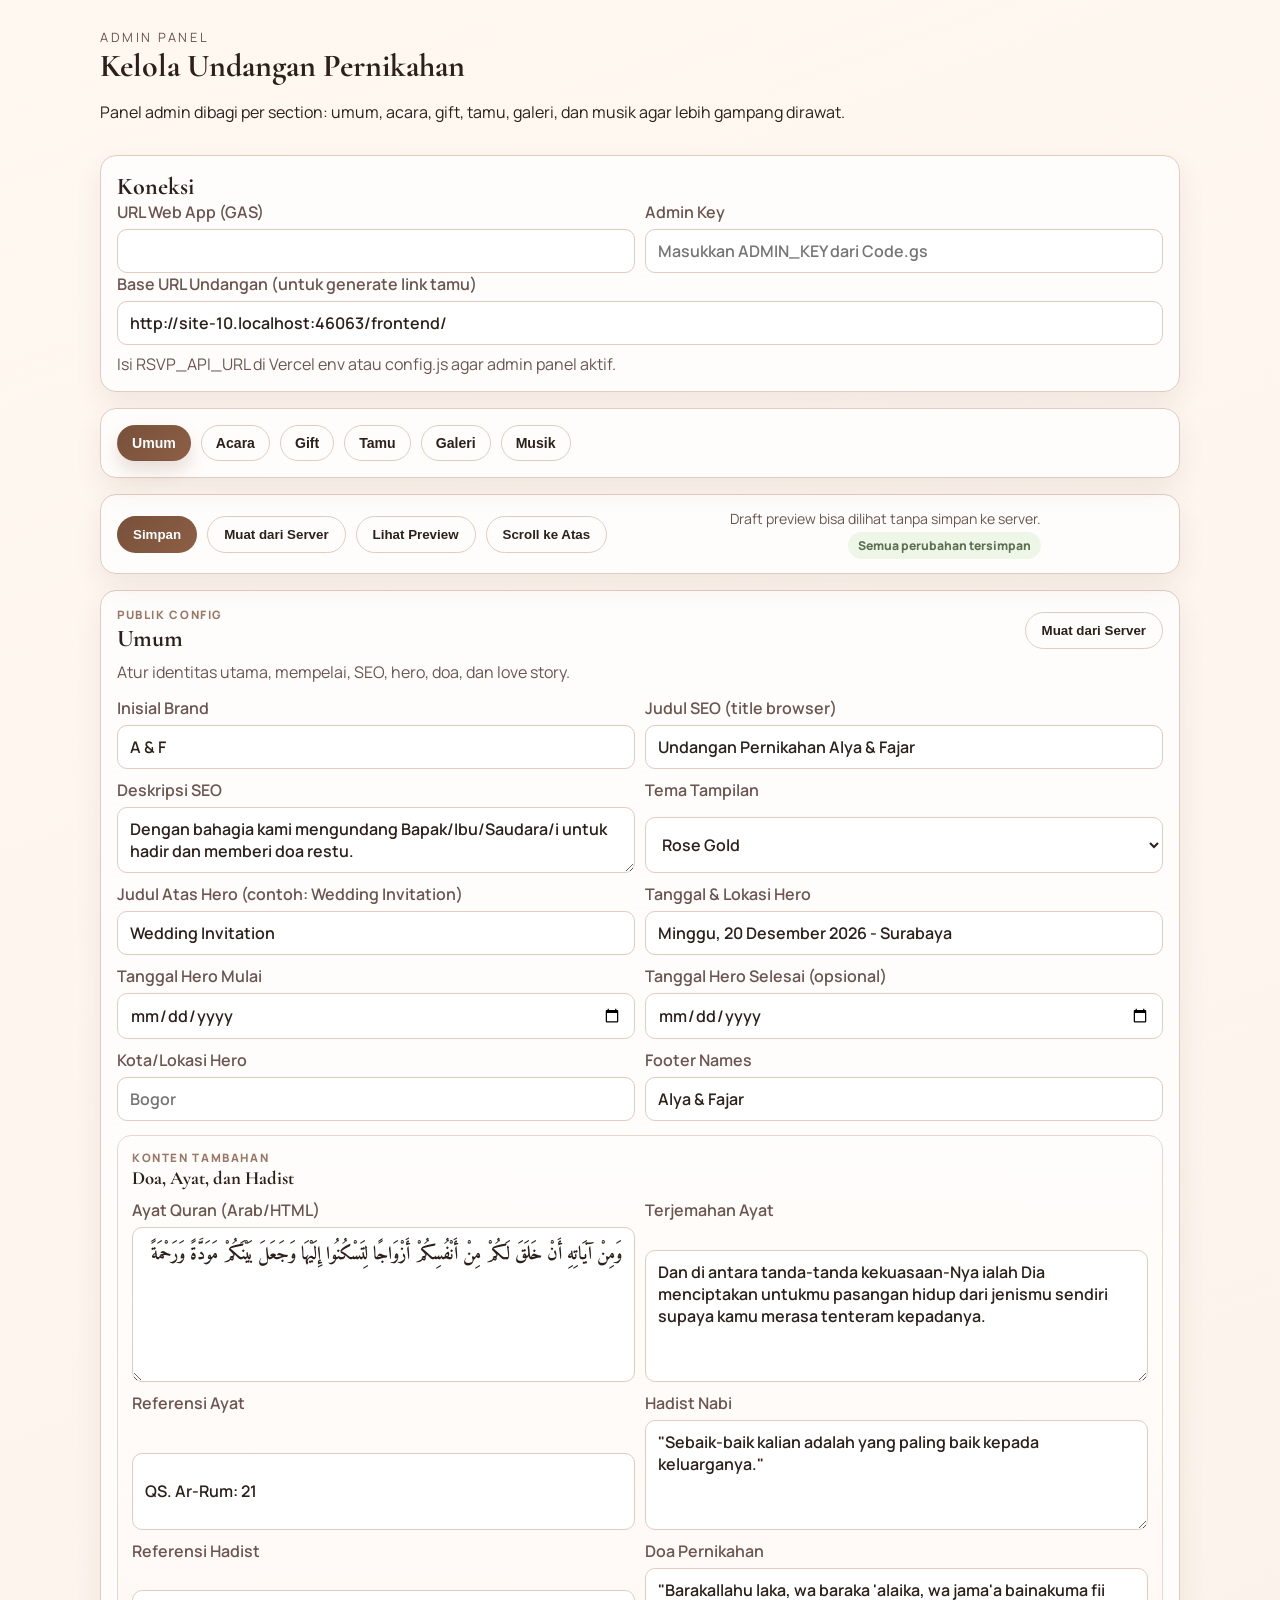
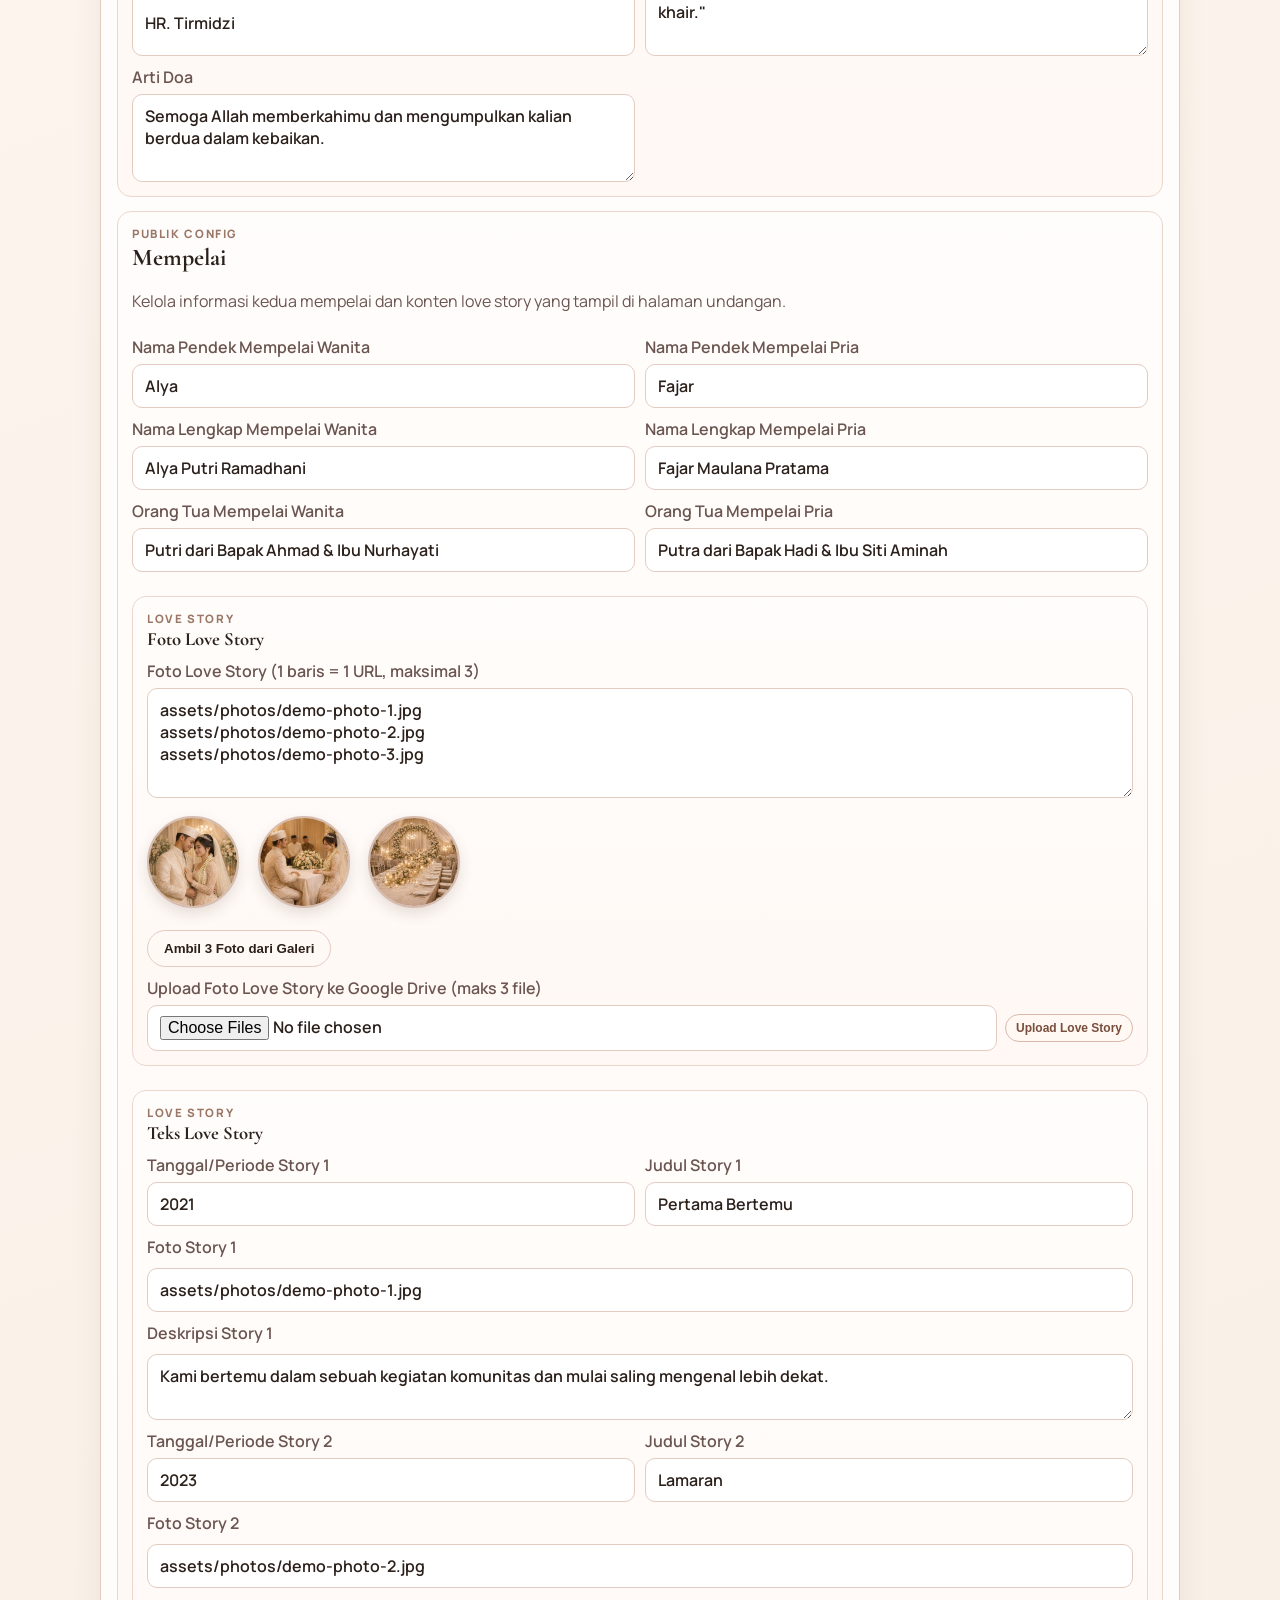
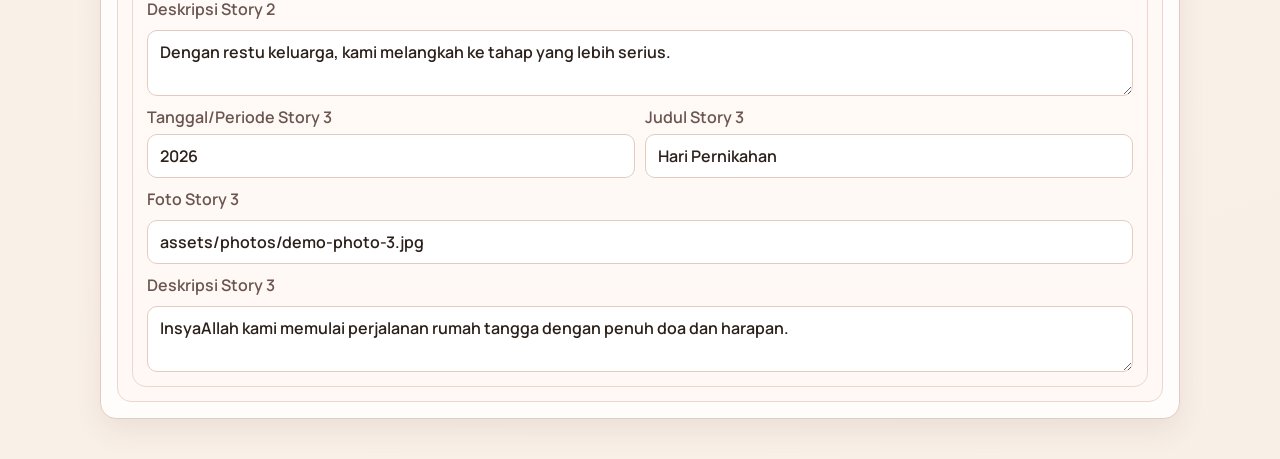
==== commit 57ec1e9e: "Sync themed invitation styles" ====
--- a/frontend/admin.html
+++ b/frontend/admin.html
@@ -103,6 +103,7 @@
             <option value="botanical">Botanical Green</option>
             <option value="rose">Rose Gold</option>
             <option value="royal">Royal Navy</option>
+            <option value="luxury-gold">Luxury Gold</option>
             <option value="minimal">Minimal Light</option>
           </select>
         </label>
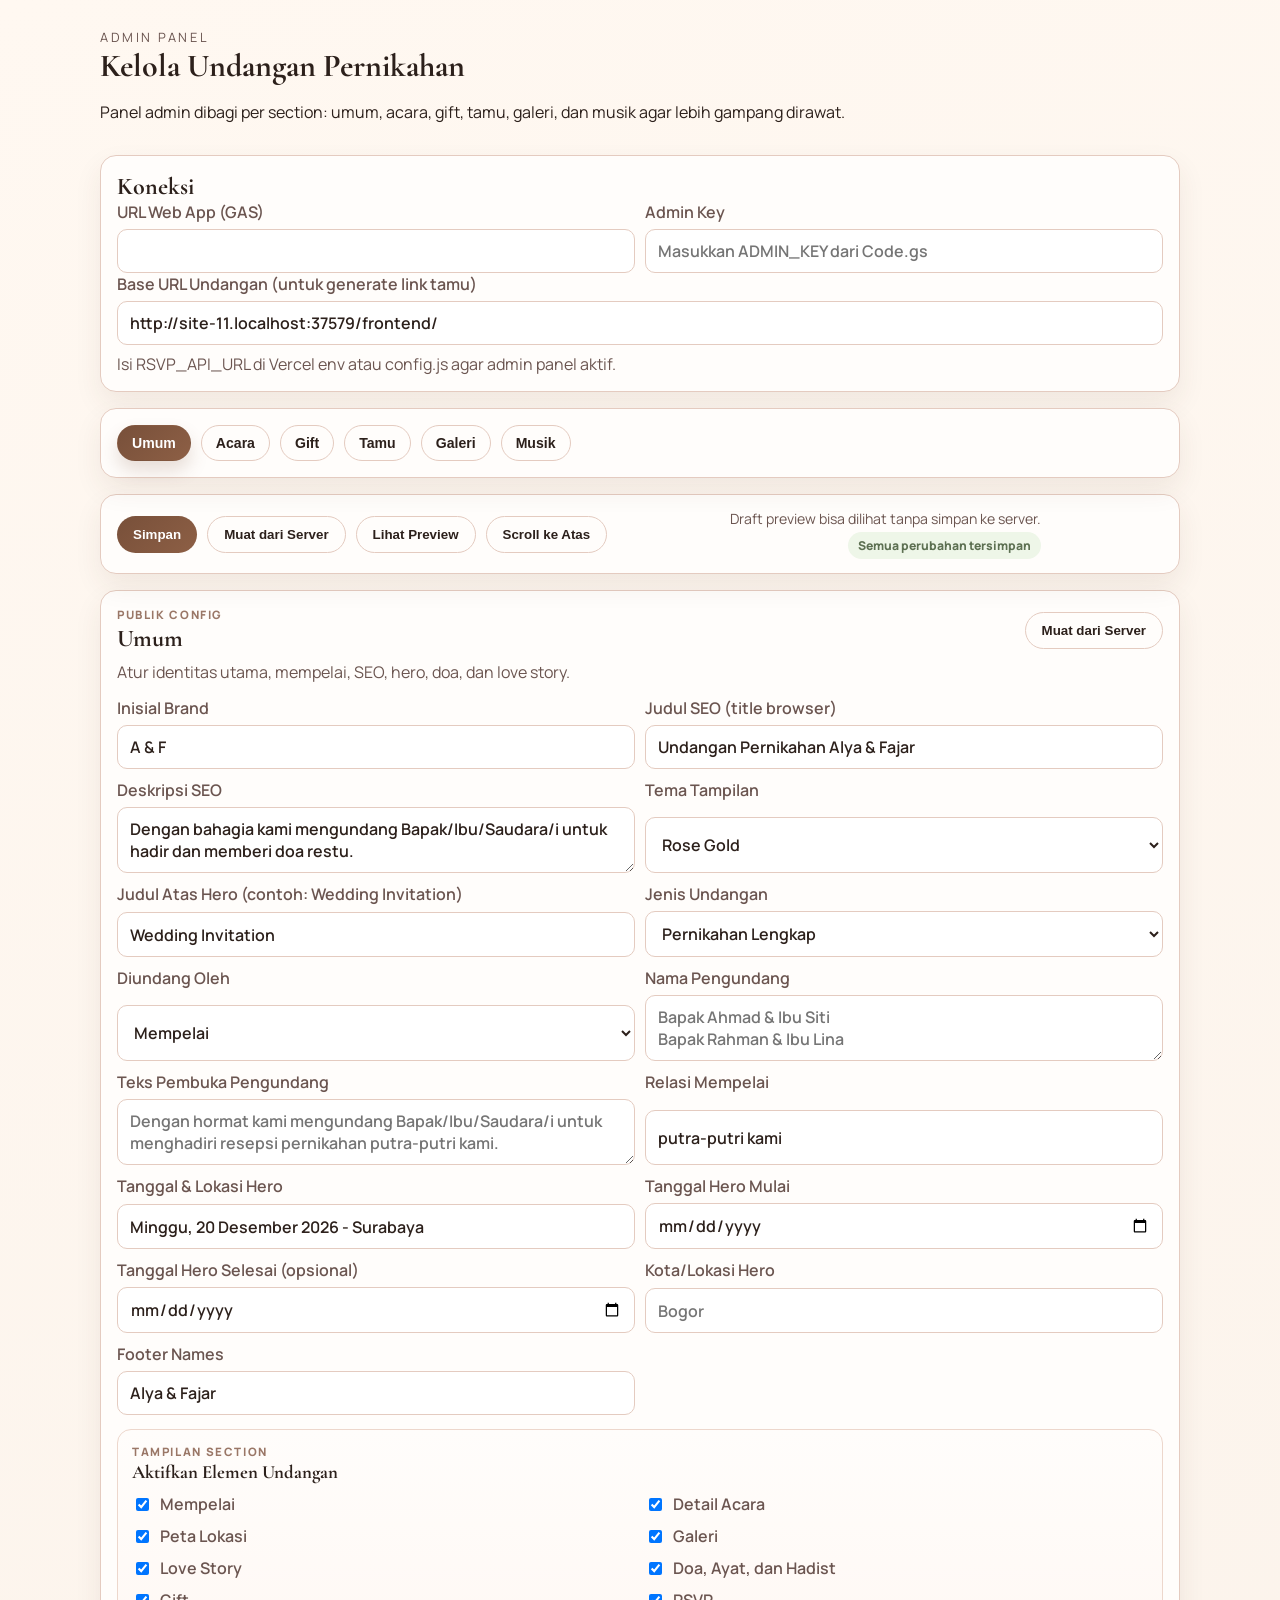
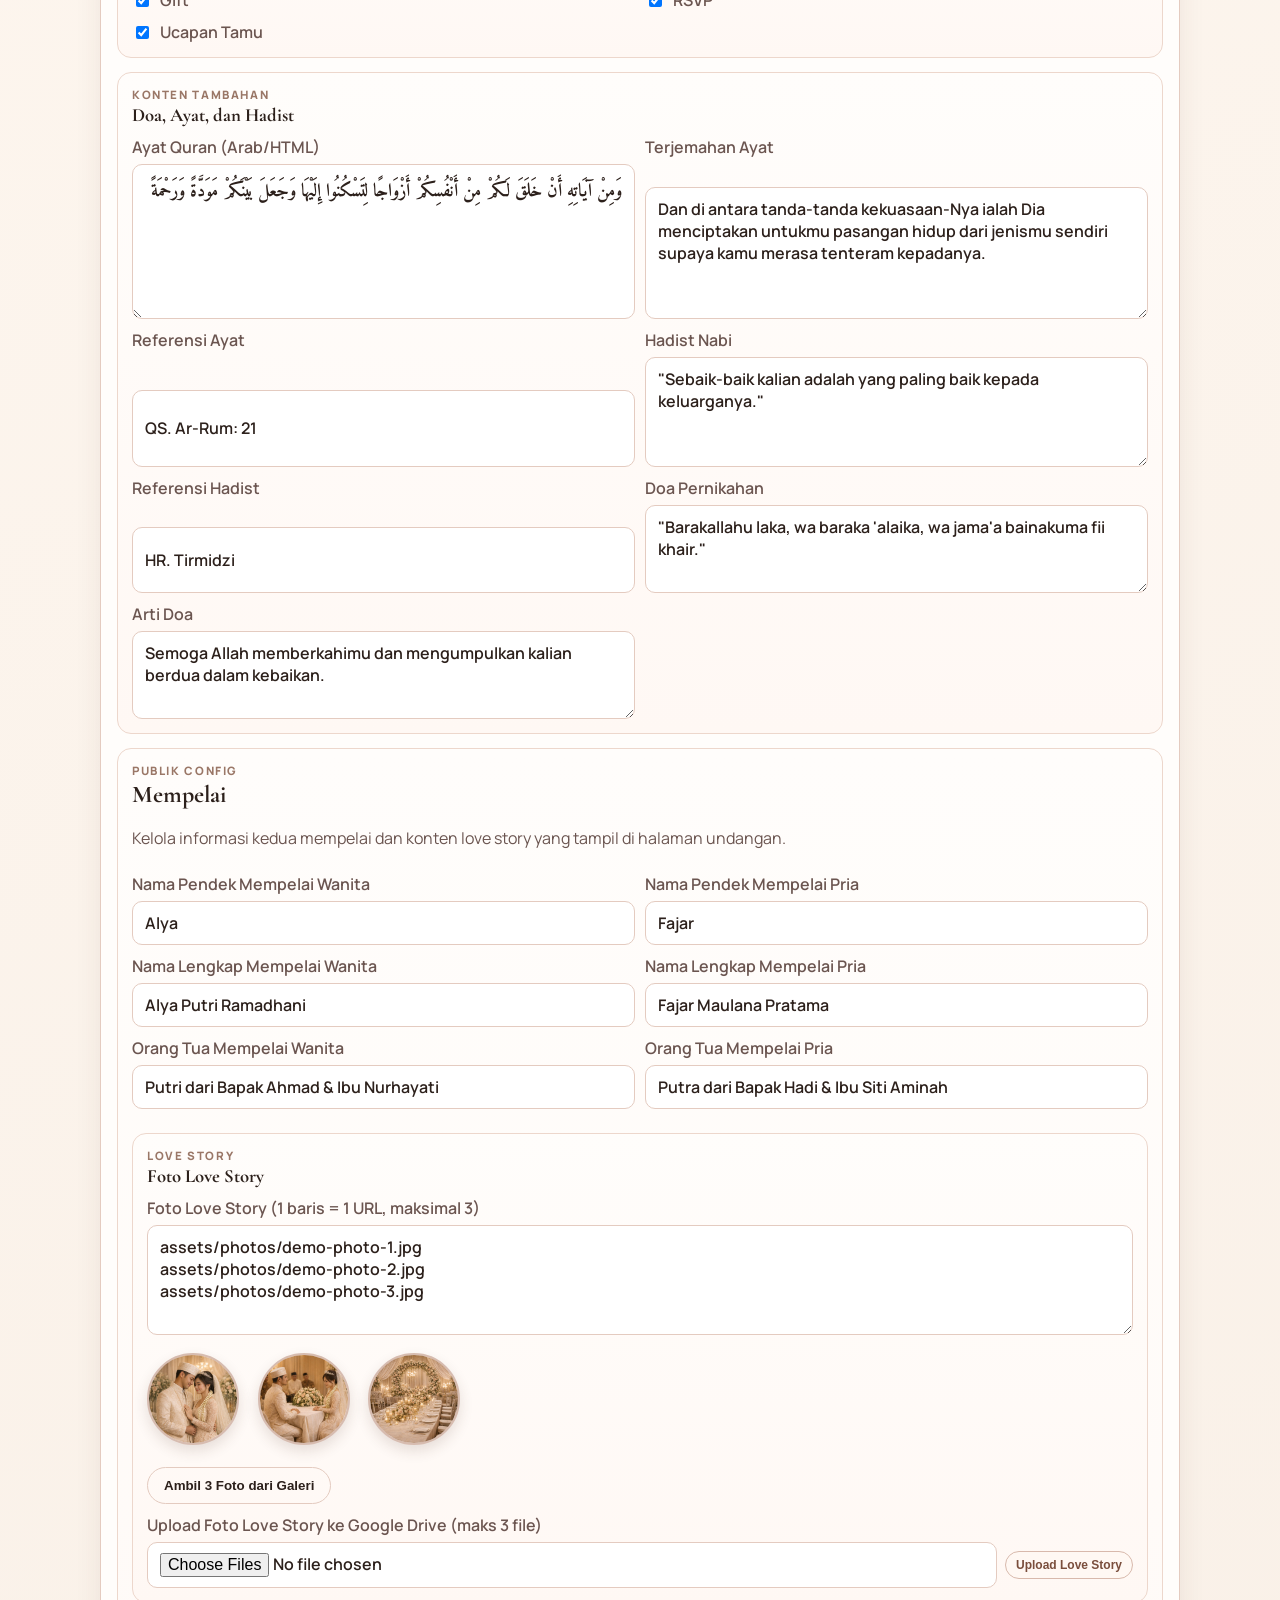
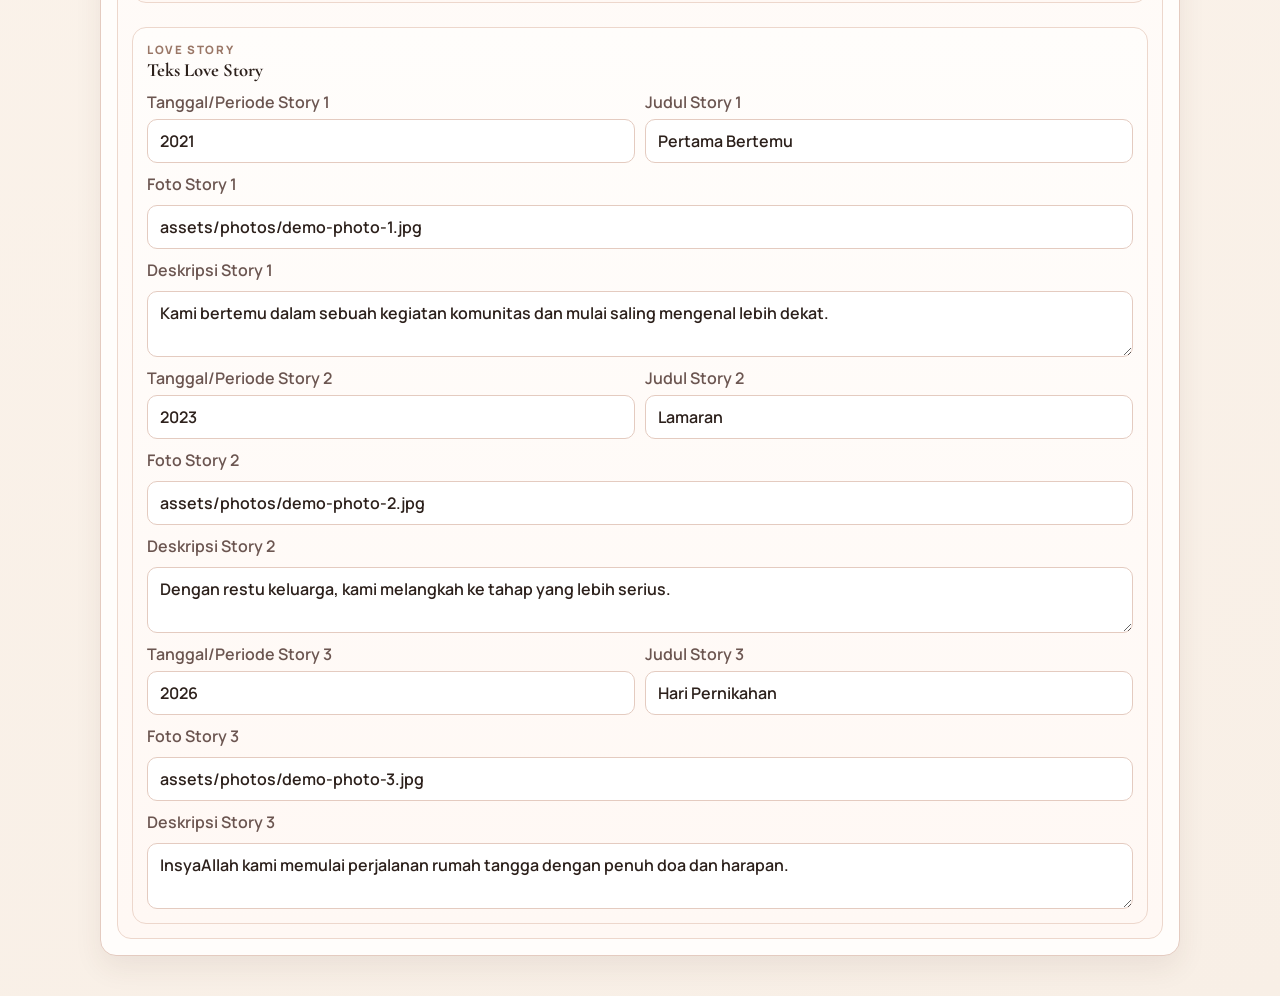
==== commit bc396030: "Add flexible invitation host modes" ====
--- a/frontend/admin.html
+++ b/frontend/admin.html
@@ -108,11 +108,58 @@
           </select>
         </label>
         <label>Judul Atas Hero (contoh: Wedding Invitation)<input id="heroOverline" type="text" /></label>
+        <label>
+          Jenis Undangan
+          <select id="eventType">
+            <option value="wedding">Pernikahan Lengkap</option>
+            <option value="wedding_reception">Resepsi Pernikahan</option>
+            <option value="family_invitation">Undangan Keluarga</option>
+            <option value="general">Acara Umum</option>
+          </select>
+        </label>
+        <label>
+          Diundang Oleh
+          <select id="hostMode">
+            <option value="couple">Mempelai</option>
+            <option value="bride_parents">Orang Tua Mempelai Wanita</option>
+            <option value="groom_parents">Orang Tua Mempelai Pria</option>
+            <option value="both_families">Kedua Keluarga</option>
+            <option value="family">Keluarga Besar</option>
+            <option value="custom">Custom</option>
+          </select>
+        </label>
+        <label>Nama Pengundang
+          <textarea id="hostNames" rows="2" placeholder="Bapak Ahmad & Ibu Siti&#10;Bapak Rahman & Ibu Lina"></textarea>
+        </label>
+        <label>Teks Pembuka Pengundang
+          <textarea id="hostIntroText" rows="2" placeholder="Dengan hormat kami mengundang Bapak/Ibu/Saudara/i untuk menghadiri resepsi pernikahan putra-putri kami."></textarea>
+        </label>
+        <label>Relasi Mempelai<input id="coupleRelationText" type="text" placeholder="putra-putri kami" /></label>
         <label>Tanggal & Lokasi Hero<input id="heroDatePlace" type="text" /></label>
         <label>Tanggal Hero Mulai<input id="heroDateStart" type="date" /></label>
         <label>Tanggal Hero Selesai (opsional)<input id="heroDateEnd" type="date" /></label>
         <label>Kota/Lokasi Hero<input id="heroDateCity" type="text" placeholder="Bogor" /></label>
         <label>Footer Names<input id="footerNames" type="text" /></label>
+      </div>
+
+      <div class="admin-subcard">
+        <div class="section-head">
+          <div>
+            <p class="section-label">Tampilan Section</p>
+            <h3>Aktifkan Elemen Undangan</h3>
+          </div>
+        </div>
+        <div class="grid two">
+          <label class="inline-check"><input id="sectionCouple" type="checkbox" /> Mempelai</label>
+          <label class="inline-check"><input id="sectionEvent" type="checkbox" /> Detail Acara</label>
+          <label class="inline-check"><input id="sectionMap" type="checkbox" /> Peta Lokasi</label>
+          <label class="inline-check"><input id="sectionGallery" type="checkbox" /> Galeri</label>
+          <label class="inline-check"><input id="sectionLoveStory" type="checkbox" /> Love Story</label>
+          <label class="inline-check"><input id="sectionFaith" type="checkbox" /> Doa, Ayat, dan Hadist</label>
+          <label class="inline-check"><input id="sectionGift" type="checkbox" /> Gift</label>
+          <label class="inline-check"><input id="sectionRsvp" type="checkbox" /> RSVP</label>
+          <label class="inline-check"><input id="sectionWishes" type="checkbox" /> Ucapan Tamu</label>
+        </div>
       </div>
 
       <div class="admin-subcard">
